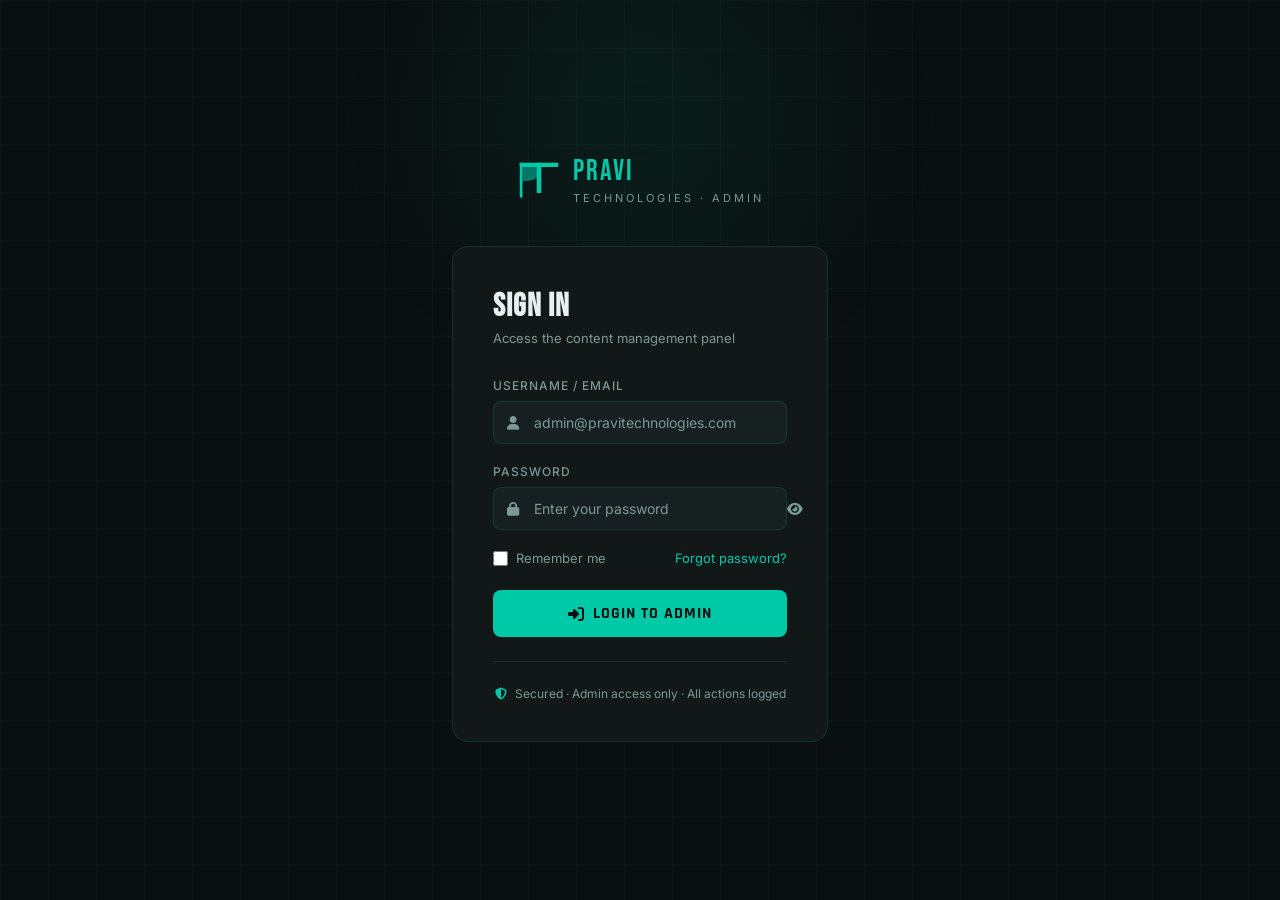
==== admin-login.html @ 65d2a2f4 "Add files via upload" ====
<!DOCTYPE html>
<html lang="en">
<head>
<meta charset="UTF-8"/>
<meta name="viewport" content="width=device-width, initial-scale=1.0"/>
<title>Pravi Admin – Login</title>
<link href="https://fonts.googleapis.com/css2?family=Bebas+Neue&family=Rajdhani:wght@400;600;700&family=Inter:wght@300;400;500&display=swap" rel="stylesheet"/>
<link rel="stylesheet" href="https://cdnjs.cloudflare.com/ajax/libs/font-awesome/6.5.0/css/all.min.css"/>
<style>
*{margin:0;padding:0;box-sizing:border-box}
:root{
  --teal:#00c9a7;--teal-dark:#00a88d;--teal-dim:rgba(0,201,167,0.12);
  --bg:#0a0f0f;--surface:#111817;--surface2:#162020;
  --text:#e8f0ef;--muted:#7a9997;--border:rgba(0,201,167,0.15);
}
body{background:var(--bg);color:var(--text);font-family:'Inter',sans-serif;min-height:100vh;display:flex;align-items:center;justify-content:center;position:relative;overflow:hidden}
.bg-grid{position:fixed;inset:0;background-image:linear-gradient(rgba(0,201,167,0.04) 1px,transparent 1px),linear-gradient(90deg,rgba(0,201,167,0.04) 1px,transparent 1px);background-size:48px 48px;pointer-events:none}
.bg-glow{position:fixed;top:-20%;left:50%;transform:translateX(-50%);width:600px;height:600px;background:radial-gradient(circle,rgba(0,201,167,0.08) 0%,transparent 70%);pointer-events:none}
.login-wrap{position:relative;z-index:1;width:100%;max-width:440px;padding:2rem}
.brand{display:flex;align-items:center;gap:12px;margin-bottom:2.5rem;justify-content:center}
.brand-logo{width:44px;height:44px}
.brand-text .name{font-family:'Bebas Neue',sans-serif;font-size:1.8rem;color:var(--teal);letter-spacing:2px;display:block;line-height:1}
.brand-text .sub{font-size:11px;color:var(--muted);letter-spacing:3px;text-transform:uppercase}
.card{background:var(--surface);border:1px solid var(--border);border-radius:16px;padding:2.5rem;backdrop-filter:blur(10px)}
.card-header{margin-bottom:2rem}
.card-header h1{font-family:'Bebas Neue',sans-serif;font-size:2rem;color:var(--text);letter-spacing:1px}
.card-header p{font-size:13px;color:var(--muted);margin-top:4px}
.form-group{margin-bottom:1.25rem}
.form-group label{display:block;font-size:12px;font-weight:500;color:var(--muted);letter-spacing:1px;text-transform:uppercase;margin-bottom:8px}
.input-wrap{position:relative}
.input-wrap i{position:absolute;left:14px;top:50%;transform:translateY(-50%);color:var(--muted);font-size:14px}
.input-wrap input{width:100%;background:var(--surface2);border:1px solid var(--border);border-radius:8px;padding:12px 14px 12px 40px;color:var(--text);font-size:14px;font-family:'Inter',sans-serif;transition:border-color 0.2s,box-shadow 0.2s;outline:none}
.input-wrap input:focus{border-color:var(--teal);box-shadow:0 0 0 3px var(--teal-dim)}
.input-wrap input::placeholder{color:var(--muted)}
.toggle-pw{position:absolute;right:14px;top:50%;transform:translateY(-50%);cursor:pointer;color:var(--muted);font-size:14px;background:none;border:none;padding:0}
.toggle-pw:hover{color:var(--teal)}
.row-opt{display:flex;align-items:center;justify-content:space-between;margin-bottom:1.5rem}
.remember{display:flex;align-items:center;gap:8px;font-size:13px;color:var(--muted);cursor:pointer}
.remember input[type=checkbox]{accent-color:var(--teal);width:15px;height:15px}
.forgot{font-size:13px;color:var(--teal);text-decoration:none}
.forgot:hover{text-decoration:underline}
.btn-login{width:100%;background:var(--teal);border:none;border-radius:8px;padding:13px;color:#0a0f0f;font-family:'Rajdhani',sans-serif;font-size:1rem;font-weight:700;letter-spacing:1px;cursor:pointer;transition:background 0.2s,transform 0.1s;display:flex;align-items:center;justify-content:center;gap:8px}
.btn-login:hover{background:var(--teal-dark)}
.btn-login:active{transform:scale(0.98)}
.divider{border:none;border-top:1px solid var(--border);margin:1.5rem 0}
.security-note{display:flex;align-items:center;gap:8px;font-size:12px;color:var(--muted);justify-content:center}
.security-note i{color:var(--teal);font-size:12px}
.toast{position:fixed;bottom:2rem;left:50%;transform:translateX(-50%) translateY(100px);background:var(--surface);border:1px solid var(--border);border-radius:8px;padding:12px 20px;font-size:13px;color:var(--text);transition:transform 0.3s;z-index:100;display:flex;align-items:center;gap:8px}
.toast.show{transform:translateX(-50%) translateY(0)}
.toast i{color:var(--teal)}
</style>
</head>
<body>
<div class="bg-grid"></div>
<div class="bg-glow"></div>

<div class="login-wrap">
  <div class="brand">
    <svg class="brand-logo" viewBox="0 0 48 48" fill="none" xmlns="http://www.w3.org/2000/svg">
      <rect x="3" y="3" width="42" height="4.5" rx="0.5" fill="#00c9a7"/>
      <rect x="21.5" y="3" width="5" height="33" rx="0.5" fill="#00c9a7"/>
      <rect x="3" y="3" width="3" height="38" rx="0.5" fill="#00c9a7"/>
      <path d="M6 3 Q24 3 24 13 Q24 23 6 23 Z" fill="#00c9a7" opacity="0.55"/>
    </svg>
    <div class="brand-text">
      <span class="name">PRAVI</span>
      <span class="sub">Technologies · Admin</span>
    </div>
  </div>

  <div class="card">
    <div class="card-header">
      <h1>SIGN IN</h1>
      <p>Access the content management panel</p>
    </div>

    <div class="form-group">
      <label>Username / Email</label>
      <div class="input-wrap">
        <i class="fa-solid fa-user"></i>
        <input type="text" id="loginUser" placeholder="admin@pravitechnologies.com" autocomplete="username"/>
      </div>
    </div>

    <div class="form-group">
      <label>Password</label>
      <div class="input-wrap">
        <i class="fa-solid fa-lock"></i>
        <input type="password" id="loginPass" placeholder="Enter your password" autocomplete="current-password"/>
        <button class="toggle-pw" onclick="togglePw()" id="eyeBtn"><i class="fa-solid fa-eye" id="eyeIcon"></i></button>
      </div>
    </div>

    <div class="row-opt">
      <label class="remember">
        <input type="checkbox" id="rememberMe"/> Remember me
      </label>
      <a href="#" class="forgot">Forgot password?</a>
    </div>

    <button class="btn-login" onclick="doLogin()">
      <i class="fa-solid fa-right-to-bracket"></i> LOGIN TO ADMIN
    </button>

    <hr class="divider"/>
    <div class="security-note">
      <i class="fa-solid fa-shield-halved"></i>
      Secured · Admin access only · All actions logged
    </div>
  </div>
</div>

<div class="toast" id="toast"><i class="fa-solid fa-circle-check"></i> <span id="toastMsg">Logging in...</span></div>

<script src="js/login.js"></script>
</body>
</html>
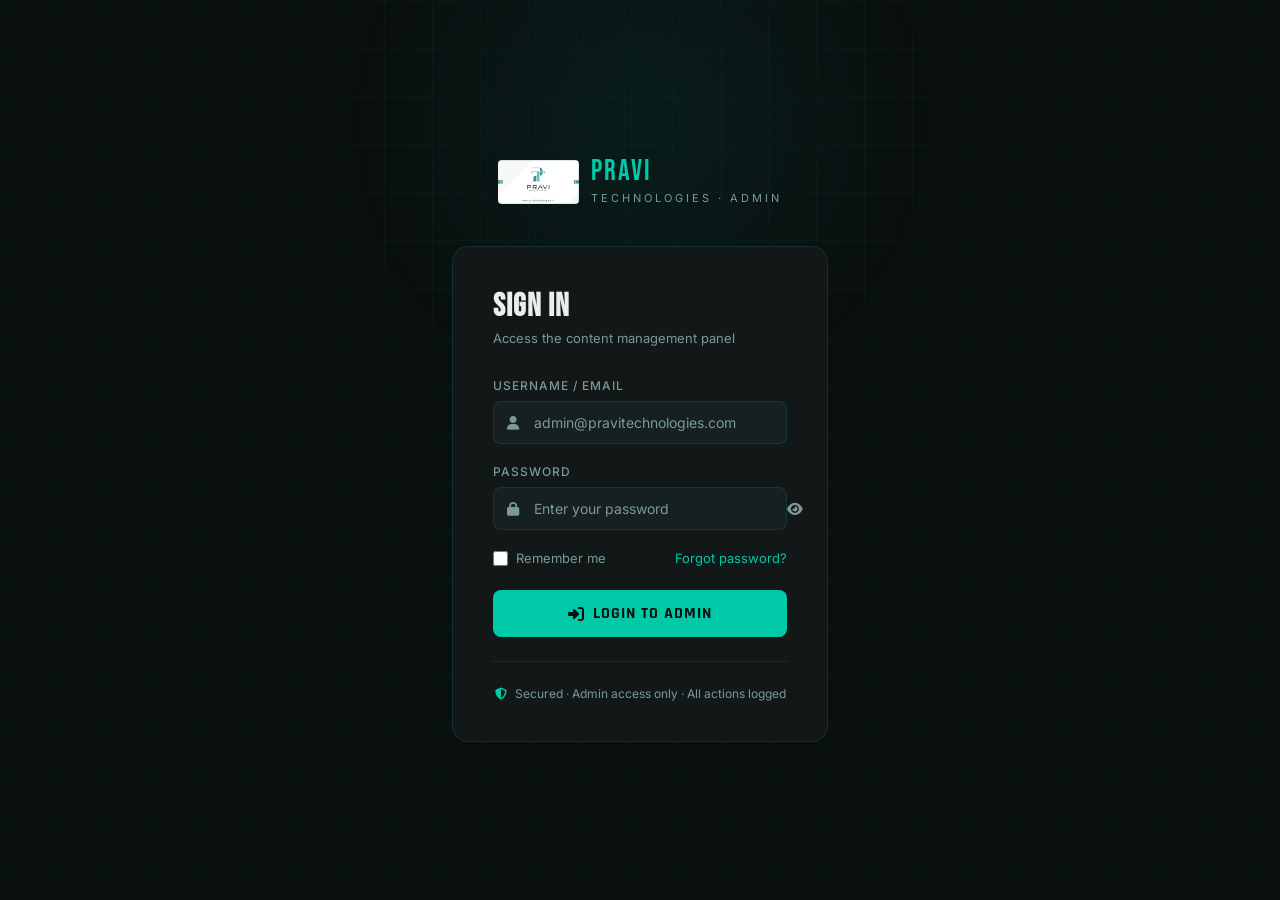
==== commit 1e5ba0c6: "Update admin-login.html" ====
--- a/admin-login.html
+++ b/admin-login.html
@@ -56,12 +56,7 @@
 
 <div class="login-wrap">
   <div class="brand">
-    <svg class="brand-logo" viewBox="0 0 48 48" fill="none" xmlns="http://www.w3.org/2000/svg">
-      <rect x="3" y="3" width="42" height="4.5" rx="0.5" fill="#00c9a7"/>
-      <rect x="21.5" y="3" width="5" height="33" rx="0.5" fill="#00c9a7"/>
-      <rect x="3" y="3" width="3" height="38" rx="0.5" fill="#00c9a7"/>
-      <path d="M6 3 Q24 3 24 13 Q24 23 6 23 Z" fill="#00c9a7" opacity="0.55"/>
-    </svg>
+    <img src="logo.jpeg" alt="Pravi Technologies" style="height:44px;width:auto;object-fit:contain;border-radius:4px;">
     <div class="brand-text">
       <span class="name">PRAVI</span>
       <span class="sub">Technologies · Admin</span>
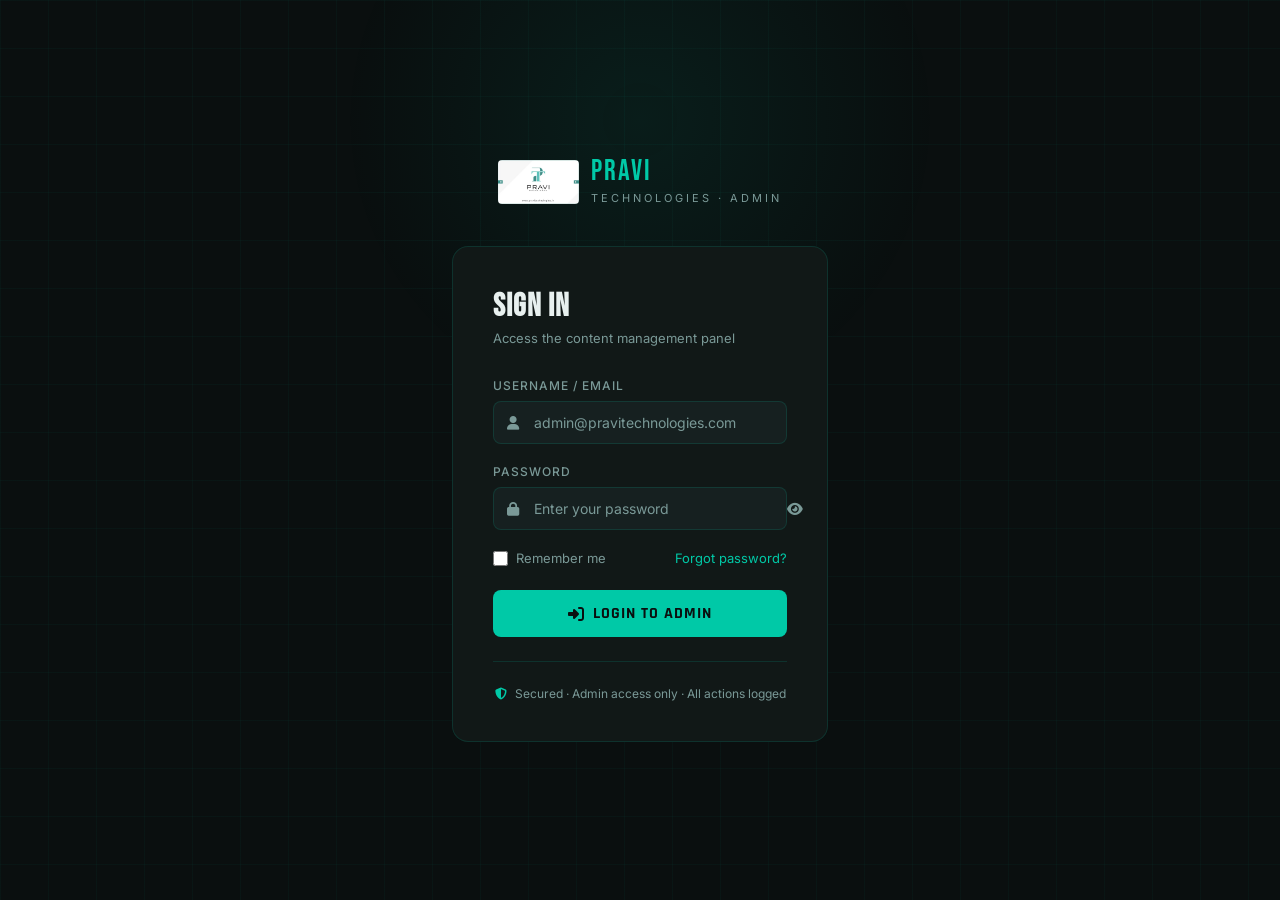
==== commit 1b91598c: "Update admin-login.html" ====
--- a/admin-login.html
+++ b/admin-login.html
@@ -56,7 +56,7 @@
 
 <div class="login-wrap">
   <div class="brand">
-    <img src="logo.jpeg" alt="Pravi Technologies" style="height:44px;width:auto;object-fit:contain;border-radius:4px;">
+    <img src="logo.webp" alt="Pravi Technologies" style="height:44px;width:auto;object-fit:contain;border-radius:4px;">
     <div class="brand-text">
       <span class="name">PRAVI</span>
       <span class="sub">Technologies · Admin</span>
